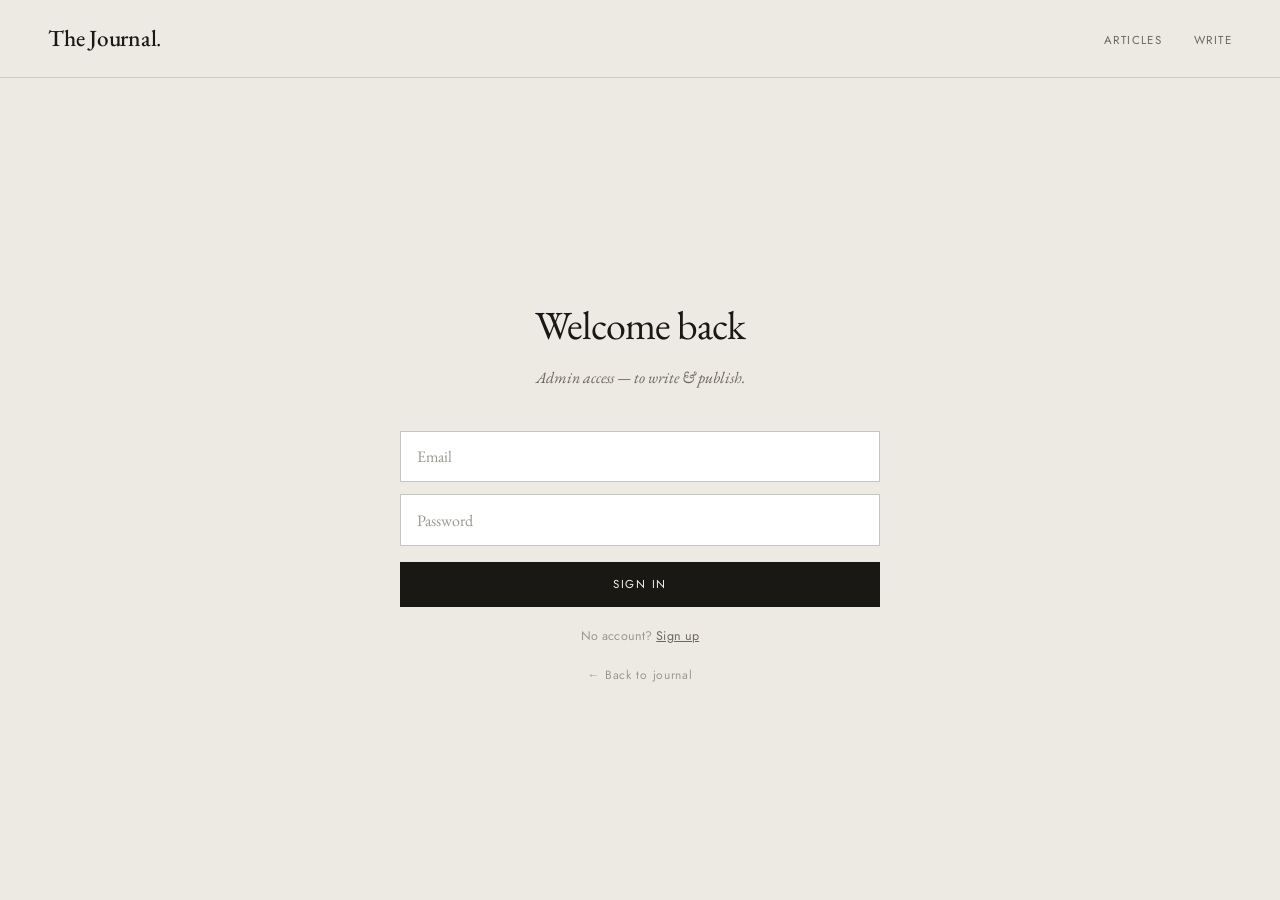
==== front-end/pages/admin-login.html @ db2913b4 "feat: criar pagina de login admin com nome correcto e link Sign up" ====
<!DOCTYPE html>
<html lang="pt">

<head>
    <meta charset="UTF-8">
    <meta name="viewport" content="width=device-width, initial-scale=1.0">
    <title>Sign In — The Journal.</title>
    <link rel="stylesheet" href="../css/styles.css">
</head>

<body>

    <div style="display: flex; flex-direction: column; min-height: 100vh;">

        <nav>
            <a class="logo" href="../index.html">The Journal<span>.</span></a>
            <ul class="nav-links">
                <li><a href="articles.html">Articles</a></li>
                <li><a href="admin-login.html">Write</a></li>
            </ul>
        </nav>

        <div class="auth-page">
            <div class="auth-box">
                <h1>Welcome back</h1>
                <p class="auth-sub">Admin access — to write &amp; publish.</p>
                <input class="auth-field" type="email" placeholder="Email" id="auth-email">
                <input class="auth-field" type="password" placeholder="Password" id="auth-pass">
                <button class="btn-auth" onclick="login()">Sign In</button>
                <p class="auth-signup">No account? <a href="#" onclick="showToast('Registo não disponível nesta versão.')">Sign up</a></p>
                <a class="back-to-journal" href="../index.html">← Back to journal</a>
            </div>
        </div>

    </div>

    <div class="toast" id="toast"></div>
    <script src="../js/app.js"></script>
    <script>
        if (isAdmin()) window.location.href = 'admin-write.html';

        function login() {
            const email = document.getElementById('auth-email').value.trim();
            const pass = document.getElementById('auth-pass').value;

            if (email === DEMO_EMAIL && pass === DEMO_PASS) {
                localStorage.setItem(AUTH_KEY, 'true');
                window.location.href = 'admin-write.html';
            } else {
                showToast('Credenciais incorretas.');
            }
        }

        document.getElementById('auth-pass').addEventListener('keydown', e => {
            if (e.key === 'Enter') login();
        });
    </script>

</body>

</html>
---- front-end/css/styles.css ----
﻿@import url('https://fonts.googleapis.com/css2?family=EB+Garamond:ital,wght@0,400;0,500;0,600;1,400;1,500;1,600&family=Jost:wght@300;400;500&display=swap');

*, *::before, *::after {
  box-sizing: border-box;
  margin: 0;
  padding: 0;
}

:root {
  --bg: #edeae3;
  --bg-card: #e8e4dc;
  --text: #1a1814;
  --text-muted: #6b6760;
  --text-hint: #9b9890;
  --border: rgba(26,24,20,0.15);
  --border-strong: rgba(26,24,20,0.25);
  --black: #1a1814;
  --serif: 'EB Garamond', Georgia, serif;
  --sans: 'Jost', sans-serif;
}

html {
  scroll-behavior: smooth;
}

body {
  background: var(--bg);
  color: var(--text);
  font-family: var(--serif);
  font-size: 17px;
  line-height: 1.6;
  min-height: 100vh;
}

/* ── Pages ── */
.page {
  display: none;
  min-height: 100vh;
  flex-direction: column;
}
.page.active {
  display: flex;
}

/* ── Nav ── */
nav {
  display: flex;
  align-items: center;
  justify-content: space-between;
  padding: 1.25rem 3rem;
  border-bottom: 0.5px solid var(--border);
}

.logo {
  font-family: var(--serif);
  font-size: 1.45rem;
  font-weight: 500;
  letter-spacing: -0.01em;
  cursor: pointer;
  color: var(--text);
  text-decoration: none;
}
.logo span {
  font-weight: 400;
}

.nav-links {
  display: flex;
  gap: 2rem;
  list-style: none;
}

.nav-links a {
  font-family: var(--sans);
  font-size: 0.72rem;
  letter-spacing: 0.12em;
  font-weight: 400;
  text-transform: uppercase;
  color: var(--text-muted);
  text-decoration: none;
  cursor: pointer;
  transition: color 0.2s;
}
.nav-links a:hover {
  color: var(--text);
}

/* ── Hero ── */
.hero {
  flex: 1;
  display: flex;
  flex-direction: column;
  align-items: center;
  justify-content: center;
  text-align: center;
  padding: 5rem 2rem 3rem;
}

.hero-kicker {
  font-family: var(--sans);
  font-size: 0.65rem;
  letter-spacing: 0.2em;
  font-weight: 400;
  color: var(--text-muted);
  text-transform: uppercase;
  margin-bottom: 1.5rem;
}

.hero-title {
  font-family: var(--serif);
  font-size: clamp(2.8rem, 6vw, 4.5rem);
  font-weight: 400;
  line-height: 1.1;
  letter-spacing: -0.02em;
  max-width: 700px;
}

.hero-title em {
  font-style: italic;
  font-weight: 400;
}

.hero-sub {
  margin-top: 1.8rem;
  font-size: 1rem;
  color: var(--text-muted);
  max-width: 420px;
  line-height: 1.7;
  font-family: var(--serif);
}

/* ── Divider ── */
.divider {
  border: none;
  border-top: 0.5px solid var(--border);
  margin: 0 3rem;
}

/* ── Essays section ── */
.essays-section {
  padding: 3rem 3rem 2rem;
}

.essays-header {
  display: flex;
  align-items: baseline;
  justify-content: space-between;
  margin-bottom: 2rem;
}

.essays-header h2 {
  font-family: var(--serif);
  font-size: 1.8rem;
  font-weight: 400;
}

.essays-count {
  font-family: var(--serif);
  font-style: italic;
  font-size: 0.95rem;
  color: var(--text-hint);
}

/* Empty state */
.empty-state {
  border: 1px dashed var(--border-strong);
  padding: 3rem 2rem;
  text-align: center;
}

.empty-state p:first-child {
  font-style: italic;
  font-size: 1.2rem;
  color: var(--text-muted);
  margin-bottom: 0.5rem;
}

.empty-state p:last-child {
  font-family: var(--sans);
  font-size: 0.8rem;
  color: var(--text-hint);
  letter-spacing: 0.02em;
}

/* Article cards */
.article-card {
  border-top: 0.5px solid var(--border);
  padding: 1.75rem 0;
  cursor: pointer;
  transition: opacity 0.2s;
}
.article-card:hover {
  opacity: 0.7;
}
.article-card:last-child {
  border-bottom: 0.5px solid var(--border);
}

.article-meta {
  display: flex;
  align-items: center;
  gap: 1rem;
  margin-bottom: 0.6rem;
}

.article-date {
  font-family: var(--sans);
  font-size: 0.7rem;
  letter-spacing: 0.1em;
  color: var(--text-hint);
  text-transform: uppercase;
}

.article-tag {
  font-family: var(--sans);
  font-size: 0.65rem;
  letter-spacing: 0.08em;
  color: var(--text-hint);
  text-transform: uppercase;
  border: 0.5px solid var(--border-strong);
  padding: 2px 8px;
}

.article-title {
  font-family: var(--serif);
  font-size: 1.5rem;
  font-weight: 400;
  letter-spacing: -0.01em;
  line-height: 1.2;
  margin-bottom: 0.5rem;
}

.article-excerpt {
  font-size: 0.95rem;
  color: var(--text-muted);
  line-height: 1.6;
  max-width: 600px;
}

/* ── Newsletter ── */
.newsletter-section {
  padding: 4rem 3rem;
  text-align: center;
  border-top: 0.5px solid var(--border);
}

.newsletter-kicker {
  font-family: var(--sans);
  font-size: 0.65rem;
  letter-spacing: 0.2em;
  font-weight: 400;
  color: var(--text-muted);
  text-transform: uppercase;
  margin-bottom: 1.2rem;
}

.newsletter-title {
  font-family: var(--serif);
  font-size: clamp(2rem, 4vw, 3rem);
  font-weight: 400;
  line-height: 1.15;
  letter-spacing: -0.02em;
  max-width: 600px;
  margin: 0 auto 1rem;
}

.newsletter-title em {
  font-style: italic;
}

.newsletter-sub {
  font-size: 0.95rem;
  color: var(--text-muted);
  margin-bottom: 2rem;
}

.newsletter-form {
  display: flex;
  gap: 0;
  max-width: 420px;
  margin: 0 auto;
}

.newsletter-form input {
  flex: 1;
  padding: 0.8rem 1rem;
  font-family: var(--serif);
  font-size: 0.95rem;
  background: #fff;
  border: 0.5px solid var(--border-strong);
  border-right: none;
  color: var(--text);
  outline: none;
}
.newsletter-form input::placeholder {
  color: var(--text-hint);
}
.newsletter-form input:focus {
  border-color: var(--text);
}

.btn-subscribe {
  padding: 0.8rem 1.5rem;
  background: var(--black);
  color: #f5f2eb;
  font-family: var(--sans);
  font-size: 0.7rem;
  letter-spacing: 0.12em;
  text-transform: uppercase;
  font-weight: 400;
  border: none;
  cursor: pointer;
  transition: opacity 0.2s;
}
.btn-subscribe:hover {
  opacity: 0.85;
}

/* ── Footer ── */
footer {
  border-top: 0.5px solid var(--border);
  padding: 1.5rem 3rem;
  display: flex;
  align-items: center;
  justify-content: space-between;
}

footer p {
  font-family: var(--serif);
  font-style: italic;
  font-size: 0.9rem;
  color: var(--text-muted);
}

footer span {
  font-family: var(--sans);
  font-size: 0.75rem;
  color: var(--text-hint);
  letter-spacing: 0.05em;
}

/* ── Page header ── */
.page-header {
  padding: 3rem 3rem 0;
}

.page-header h1 {
  font-family: var(--serif);
  font-size: 2.5rem;
  font-weight: 400;
  letter-spacing: -0.02em;
}

/* ── Article read page ── */
.article-page {
  max-width: 680px;
  margin: 0 auto;
  padding: 3rem 2rem 5rem;
  flex: 1;
}

.back-link {
  font-family: var(--sans);
  font-size: 0.75rem;
  letter-spacing: 0.08em;
  color: var(--text-muted);
  text-decoration: none;
  cursor: pointer;
  display: inline-block;
  margin-bottom: 2.5rem;
  transition: color 0.2s;
}
.back-link:hover {
  color: var(--text);
}

.article-page-kicker {
  font-family: var(--sans);
  font-size: 0.65rem;
  letter-spacing: 0.18em;
  color: var(--text-hint);
  text-transform: uppercase;
  margin-bottom: 1rem;
}

.article-page h1 {
  font-family: var(--serif);
  font-size: clamp(2rem, 4vw, 3rem);
  font-weight: 400;
  line-height: 1.1;
  letter-spacing: -0.02em;
  margin-bottom: 1.5rem;
}

.article-page-meta {
  display: flex;
  align-items: center;
  gap: 1.5rem;
  padding-bottom: 2rem;
  border-bottom: 0.5px solid var(--border);
  margin-bottom: 2.5rem;
}

.article-page-meta span {
  font-family: var(--sans);
  font-size: 0.72rem;
  letter-spacing: 0.1em;
  color: var(--text-hint);
  text-transform: uppercase;
}

.article-body p {
  margin-bottom: 1.5rem;
  font-size: 1.05rem;
  line-height: 1.75;
  color: var(--text);
}

.article-body p.lead {
  font-size: 1.2rem;
  line-height: 1.65;
}

.article-body blockquote {
  border-left: 2px solid var(--text-muted);
  margin: 2rem 0;
  padding-left: 1.5rem;
  font-style: italic;
  font-size: 1.15rem;
  color: var(--text-muted);
  line-height: 1.6;
}

/* ── Auth page ── */
.auth-page {
  flex: 1;
  display: flex;
  flex-direction: column;
  align-items: center;
  justify-content: center;
  padding: 3rem 2rem;
}

.auth-box {
  width: 100%;
  max-width: 480px;
  text-align: center;
}

.auth-box h1 {
  font-family: var(--serif);
  font-size: 2.5rem;
  font-weight: 400;
  letter-spacing: -0.02em;
  margin-bottom: 0.5rem;
}

.auth-box .auth-sub {
  font-style: italic;
  font-size: 1rem;
  color: var(--text-muted);
  margin-bottom: 2.5rem;
}

.auth-field {
  width: 100%;
  padding: 0.9rem 1rem;
  font-family: var(--serif);
  font-size: 1rem;
  background: #fff;
  border: 0.5px solid var(--border-strong);
  color: var(--text);
  outline: none;
  display: block;
  margin-bottom: 0.75rem;
  transition: border-color 0.2s;
}
.auth-field::placeholder {
  color: var(--text-hint);
}
.auth-field:focus {
  border-color: var(--text);
}

.btn-auth {
  width: 100%;
  padding: 0.9rem;
  background: var(--black);
  color: #f5f2eb;
  font-family: var(--sans);
  font-size: 0.72rem;
  letter-spacing: 0.15em;
  text-transform: uppercase;
  font-weight: 400;
  border: none;
  cursor: pointer;
  margin-top: 0.25rem;
  transition: opacity 0.2s;
}
.btn-auth:hover {
  opacity: 0.85;
}

.auth-footer {
  margin-top: 1.5rem;
  font-family: var(--sans);
  font-size: 0.78rem;
  color: var(--text-hint);
}

.auth-footer a {
  color: var(--text-muted);
  text-decoration: underline;
  cursor: pointer;
}
.auth-footer a:hover {
  color: var(--text);
}

.auth-signup {
  margin-top: 1.25rem;
  font-family: var(--sans);
  font-size: 0.78rem;
  color: var(--text-hint);
  letter-spacing: 0.01em;
}

.auth-signup a {
  color: var(--text-muted);
  text-decoration: underline;
  cursor: pointer;
}
.auth-signup a:hover {
  color: var(--text);
}

.back-to-journal {
  display: block;
  margin-top: 1.2rem;
  font-family: var(--sans);
  font-size: 0.75rem;
  letter-spacing: 0.06em;
  color: var(--text-hint);
  cursor: pointer;
  text-decoration: none;
  transition: color 0.2s;
}
.back-to-journal:hover {
  color: var(--text-muted);
}

/* ── Write page ── */
.write-page {
  flex: 1;
  display: flex;
  flex-direction: column;
  padding: 3rem;
  max-width: 760px;
  width: 100%;
  margin: 0 auto;
}

.write-toolbar {
  display: flex;
  align-items: center;
  justify-content: space-between;
  margin-bottom: 2rem;
  padding-bottom: 1.5rem;
  border-bottom: 0.5px solid var(--border);
}

.write-toolbar span {
  font-family: var(--sans);
  font-size: 0.7rem;
  letter-spacing: 0.12em;
  text-transform: uppercase;
  color: var(--text-hint);
}

.write-actions {
  display: flex;
  gap: 0.75rem;
}

.btn-outline {
  padding: 0.5rem 1.1rem;
  background: transparent;
  color: var(--text-muted);
  font-family: var(--sans);
  font-size: 0.7rem;
  letter-spacing: 0.1em;
  text-transform: uppercase;
  border: 0.5px solid var(--border-strong);
  cursor: pointer;
  transition: all 0.2s;
}
.btn-outline:hover {
  background: rgba(26,24,20,0.05);
  color: var(--text);
}

.btn-publish {
  padding: 0.5rem 1.1rem;
  background: var(--black);
  color: #f5f2eb;
  font-family: var(--sans);
  font-size: 0.7rem;
  letter-spacing: 0.1em;
  text-transform: uppercase;
  border: none;
  cursor: pointer;
  transition: opacity 0.2s;
}
.btn-publish:hover {
  opacity: 0.85;
}

.write-title-input {
  font-family: var(--serif);
  font-size: 2.8rem;
  font-weight: 400;
  letter-spacing: -0.02em;
  line-height: 1.1;
  color: var(--text);
  background: transparent;
  border: none;
  outline: none;
  width: 100%;
  margin-bottom: 1.5rem;
  resize: none;
}
.write-title-input::placeholder {
  color: var(--text-hint);
}

.write-tag-input {
  font-family: var(--sans);
  font-size: 0.7rem;
  letter-spacing: 0.12em;
  text-transform: uppercase;
  color: var(--text-muted);
  background: transparent;
  border: none;
  border-bottom: 0.5px solid var(--border);
  outline: none;
  width: 100%;
  padding: 0.4rem 0;
  margin-bottom: 2rem;
}
.write-tag-input::placeholder {
  color: var(--text-hint);
}

.write-body-input {
  font-family: var(--serif);
  font-size: 1.1rem;
  line-height: 1.8;
  color: var(--text);
  background: transparent;
  border: none;
  outline: none;
  width: 100%;
  flex: 1;
  min-height: 400px;
  resize: none;
}
.write-body-input::placeholder {
  color: var(--text-hint);
}

/* ── Toast ── */
.toast {
  position: fixed;
  bottom: 2rem;
  left: 50%;
  transform: translateX(-50%) translateY(4rem);
  background: var(--black);
  color: #f5f2eb;
  font-family: var(--sans);
  font-size: 0.75rem;
  letter-spacing: 0.08em;
  padding: 0.75rem 1.5rem;
  opacity: 0;
  transition: all 0.3s;
  pointer-events: none;
  z-index: 100;
}
.toast.show {
  opacity: 1;
  transform: translateX(-50%) translateY(0);
}

/* ── Flash messages ── */
.flash {
  padding: 0.85rem 3rem;
  font-family: var(--sans);
  font-size: 0.78rem;
  letter-spacing: 0.04em;
}
.flash-success {
  background: #edf7f0;
  color: #2d6a4f;
  border-bottom: 0.5px solid rgba(45,106,79,0.25);
}
.flash-danger {
  background: #fdf0f0;
  color: #9b1c1c;
  border-bottom: 0.5px solid rgba(155,28,28,0.25);
}
.flash-warning {
  background: #fdf8ee;
  color: #7a5c1e;
  border-bottom: 0.5px solid rgba(122,92,30,0.25);
}

/* ── Admin panel ── */
.admin-section {
  padding: 3rem;
  flex: 1;
}

.admin-toolbar {
  display: flex;
  align-items: center;
  justify-content: space-between;
  margin-bottom: 2.5rem;
  padding-bottom: 1.5rem;
  border-bottom: 0.5px solid var(--border);
}

.admin-article-row {
  display: flex;
  align-items: center;
  justify-content: space-between;
  padding: 1.25rem 0;
  border-top: 0.5px solid var(--border);
  gap: 1rem;
}
.admin-article-row:last-child {
  border-bottom: 0.5px solid var(--border);
}

.admin-article-title {
  font-family: var(--serif);
  font-size: 1.1rem;
  font-weight: 400;
  margin-bottom: 0.3rem;
}

.admin-article-meta {
  font-family: var(--sans);
  font-size: 0.68rem;
  letter-spacing: 0.08em;
  color: var(--text-hint);
  text-transform: uppercase;
  display: flex;
  align-items: center;
  gap: 0.5rem;
}

.status-badge {
  font-family: var(--sans);
  font-size: 0.6rem;
  letter-spacing: 0.1em;
  text-transform: uppercase;
  padding: 2px 7px;
  border: 0.5px solid;
  border-radius: 0;
}
.status-badge-draft {
  color: var(--text-hint);
  border-color: var(--border-strong);
}
.status-badge-published {
  color: #2d6a4f;
  border-color: rgba(45,106,79,0.4);
  background: rgba(45,106,79,0.06);
}

.admin-actions {
  display: flex;
  gap: 0.5rem;
  flex-shrink: 0;
}

.btn-sm {
  padding: 0.35rem 0.85rem;
  font-family: var(--sans);
  font-size: 0.65rem;
  letter-spacing: 0.08em;
  text-transform: uppercase;
  cursor: pointer;
  border: 0.5px solid var(--border-strong);
  background: transparent;
  color: var(--text-muted);
  transition: all 0.2s;
  text-decoration: none;
  display: inline-block;
}
.btn-sm:hover {
  background: rgba(26,24,20,0.05);
  color: var(--text);
}
.btn-sm-danger {
  border-color: rgba(155,28,28,0.3);
  color: #9b1c1c;
}
.btn-sm-danger:hover {
  background: rgba(155,28,28,0.05);
}
.btn-sm-primary {
  background: var(--black);
  color: #f5f2eb;
  border-color: var(--black);
}
.btn-sm-primary:hover {
  opacity: 0.85;
}

/* ── Write excerpt ── */
.write-excerpt-input {
  font-family: var(--serif);
  font-size: 1rem;
  line-height: 1.65;
  color: var(--text-muted);
  background: transparent;
  border: none;
  border-bottom: 0.5px solid var(--border);
  outline: none;
  width: 100%;
  padding: 0.4rem 0;
  margin-bottom: 1.75rem;
  resize: none;
  min-height: 56px;
}
.write-excerpt-input::placeholder {
  color: var(--text-hint);
}

/* ── Responsive ── */
@media (max-width: 640px) {
  nav {
    padding: 1rem 1.5rem;
  }
  .hero {
    padding: 3rem 1.5rem 2rem;
  }
  .divider,
  .essays-section,
  .newsletter-section {
    padding-left: 1.5rem;
    padding-right: 1.5rem;
  }
  .divider {
    margin: 0 1.5rem;
  }
  footer {
    padding: 1.2rem 1.5rem;
    flex-direction: column;
    gap: 0.5rem;
  }
  .newsletter-form {
    flex-direction: column;
  }
  .newsletter-form input {
    border-right: 0.5px solid var(--border-strong);
    border-bottom: none;
  }
  .write-page {
    padding: 1.5rem;
  }
  .write-title-input {
    font-size: 2rem;
  }
}
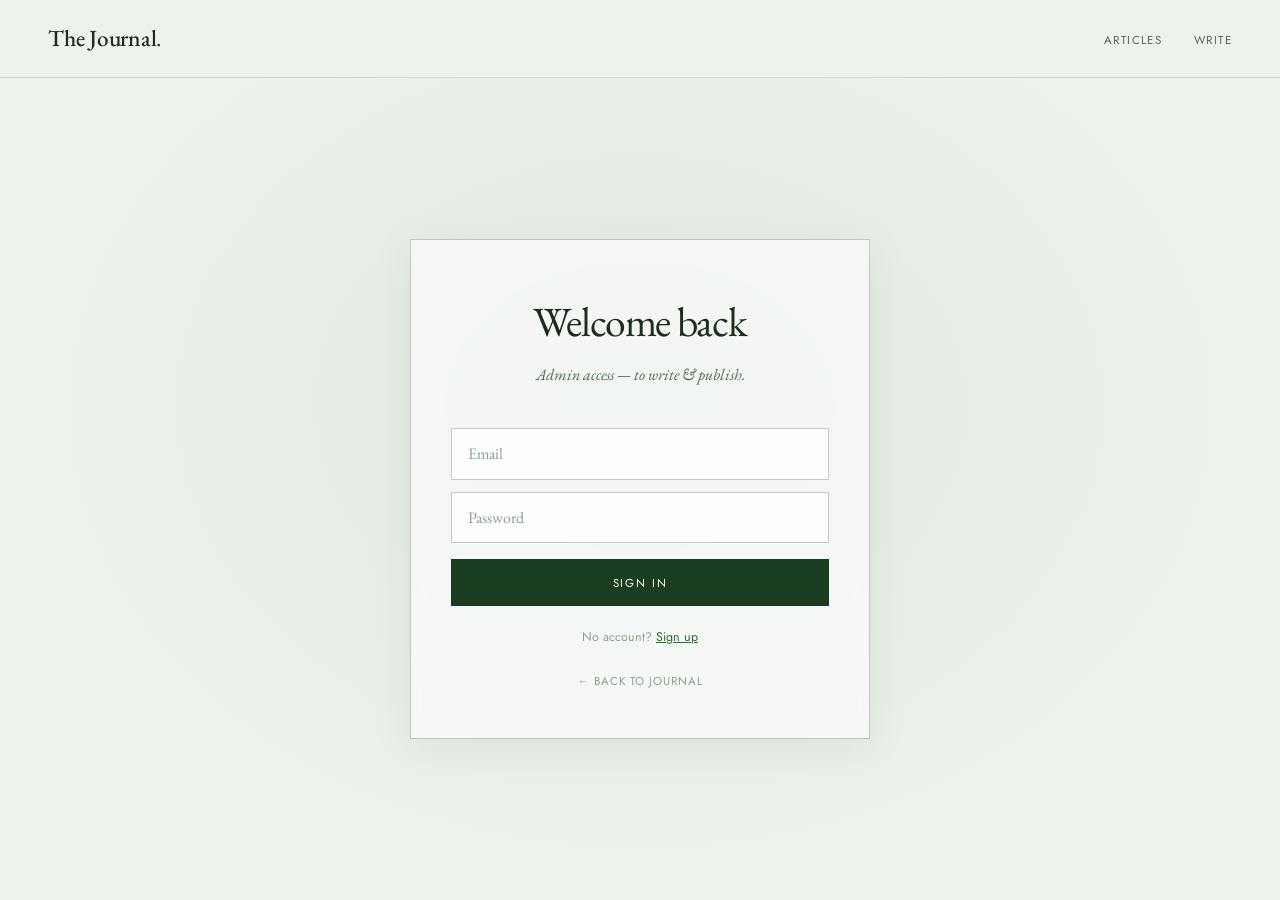
==== commit b33a0b58: "feat: redireccionar login para backend PHP quando disponivel" ====
--- a/front-end/pages/admin-login.html
+++ b/front-end/pages/admin-login.html
@@ -27,7 +27,7 @@
                 <input class="auth-field" type="email" placeholder="Email" id="auth-email">
                 <input class="auth-field" type="password" placeholder="Password" id="auth-pass">
                 <button class="btn-auth" onclick="login()">Sign In</button>
-                <p class="auth-signup">No account? <a href="#" onclick="showToast('Registo não disponível nesta versão.')">Sign up</a></p>
+                <p class="auth-signup">No account? <a href="#" onclick="showToast('Registo não disponível.')">Sign up</a></p>
                 <a class="back-to-journal" href="../index.html">← Back to journal</a>
             </div>
         </div>
@@ -37,11 +37,17 @@
     <div class="toast" id="toast"></div>
     <script src="../js/app.js"></script>
     <script>
+        // Se já está autenticado via localStorage, vai para escrita
         if (isAdmin()) window.location.href = 'admin-write.html';
+
+        // Tenta redirecionar para o backend PHP se estiver disponível
+        fetch(API_BASE + '/api/csrf')
+            .then(r => { if (r.ok) window.location.href = API_BASE + '/login'; })
+            .catch(() => { /* backend não disponível, usa localStorage */ });
 
         function login() {
             const email = document.getElementById('auth-email').value.trim();
-            const pass = document.getElementById('auth-pass').value;
+            const pass  = document.getElementById('auth-pass').value;
 
             if (email === DEMO_EMAIL && pass === DEMO_PASS) {
                 localStorage.setItem(AUTH_KEY, 'true');
--- a/front-end/css/styles.css
+++ b/front-end/css/styles.css
@@ -1,4 +1,4 @@
-﻿@import url('https://fonts.googleapis.com/css2?family=EB+Garamond:ital,wght@0,400;0,500;0,600;1,400;1,500;1,600&family=Jost:wght@300;400;500&display=swap');
+@import url('https://fonts.googleapis.com/css2?family=EB+Garamond:ital,wght@0,400;0,500;0,600;1,400;1,500;1,600&family=Jost:wght@300;400;500&display=swap');
 
 *, *::before, *::after {
   box-sizing: border-box;
@@ -7,20 +7,28 @@
 }
 
 :root {
-  --bg: #edeae3;
-  --bg-card: #e8e4dc;
-  --text: #1a1814;
-  --text-muted: #6b6760;
-  --text-hint: #9b9890;
-  --border: rgba(26,24,20,0.15);
-  --border-strong: rgba(26,24,20,0.25);
-  --black: #1a1814;
+  --bg:           #edf2ec;
+  --bg-card:      #e3ede5;
+  --bg-hover:     rgba(46,110,55,0.05);
+  --text:         #1b2d1d;
+  --text-muted:   #4e6b53;
+  --text-hint:    #88a38d;
+  --border:       rgba(27,45,29,0.13);
+  --border-strong:rgba(27,45,29,0.24);
+  --green-deep:   #1a3d21;
+  --green-mid:    #2d6a34;
+  --green-light:  #d6e9d8;
   --serif: 'EB Garamond', Georgia, serif;
-  --sans: 'Jost', sans-serif;
+  --sans:  'Jost', sans-serif;
 }
 
 html {
   scroll-behavior: smooth;
+}
+
+::selection {
+  background: var(--green-light);
+  color: var(--green-deep);
 }
 
 body {
@@ -32,22 +40,23 @@
   min-height: 100vh;
 }
 
-/* ── Pages ── */
-.page {
-  display: none;
-  min-height: 100vh;
-  flex-direction: column;
-}
-.page.active {
-  display: flex;
+:focus-visible {
+  outline: 2px solid var(--green-mid);
+  outline-offset: 3px;
 }
 
 /* ── Nav ── */
 nav {
+  position: sticky;
+  top: 0;
+  z-index: 50;
   display: flex;
   align-items: center;
   justify-content: space-between;
   padding: 1.25rem 3rem;
+  background: rgba(237, 242, 236, 0.88);
+  backdrop-filter: blur(14px);
+  -webkit-backdrop-filter: blur(14px);
   border-bottom: 0.5px solid var(--border);
 }
 
@@ -56,13 +65,13 @@
   font-size: 1.45rem;
   font-weight: 500;
   letter-spacing: -0.01em;
-  cursor: pointer;
   color: var(--text);
   text-decoration: none;
-}
-.logo span {
-  font-weight: 400;
-}
+  cursor: pointer;
+  transition: color 0.2s;
+}
+.logo:hover { color: var(--green-mid); }
+.logo span  { font-weight: 400; }
 
 .nav-links {
   display: flex;
@@ -80,10 +89,21 @@
   text-decoration: none;
   cursor: pointer;
   transition: color 0.2s;
-}
-.nav-links a:hover {
-  color: var(--text);
-}
+  position: relative;
+}
+.nav-links a::after {
+  content: '';
+  position: absolute;
+  bottom: -3px;
+  left: 0;
+  right: 0;
+  height: 1px;
+  background: var(--green-mid);
+  transform: scaleX(0);
+  transition: transform 0.25s;
+}
+.nav-links a:hover        { color: var(--text); }
+.nav-links a:hover::after { transform: scaleX(1); }
 
 /* ── Hero ── */
 .hero {
@@ -93,39 +113,40 @@
   align-items: center;
   justify-content: center;
   text-align: center;
-  padding: 5rem 2rem 3rem;
+  padding: 6rem 2rem 4rem;
+  background: radial-gradient(ellipse at 50% 60%, rgba(46,106,52,0.07) 0%, transparent 70%);
 }
 
 .hero-kicker {
   font-family: var(--sans);
   font-size: 0.65rem;
-  letter-spacing: 0.2em;
-  font-weight: 400;
-  color: var(--text-muted);
-  text-transform: uppercase;
-  margin-bottom: 1.5rem;
+  letter-spacing: 0.22em;
+  font-weight: 400;
+  color: var(--green-mid);
+  text-transform: uppercase;
+  margin-bottom: 1.6rem;
 }
 
 .hero-title {
   font-family: var(--serif);
-  font-size: clamp(2.8rem, 6vw, 4.5rem);
-  font-weight: 400;
-  line-height: 1.1;
-  letter-spacing: -0.02em;
-  max-width: 700px;
-}
-
+  font-size: clamp(2.8rem, 6vw, 4.8rem);
+  font-weight: 400;
+  line-height: 1.08;
+  letter-spacing: -0.025em;
+  max-width: 720px;
+  color: var(--text);
+}
 .hero-title em {
   font-style: italic;
-  font-weight: 400;
+  color: var(--green-mid);
 }
 
 .hero-sub {
-  margin-top: 1.8rem;
-  font-size: 1rem;
-  color: var(--text-muted);
-  max-width: 420px;
-  line-height: 1.7;
+  margin-top: 2rem;
+  font-size: 1.05rem;
+  color: var(--text-muted);
+  max-width: 440px;
+  line-height: 1.75;
   font-family: var(--serif);
 }
 
@@ -161,36 +182,48 @@
   color: var(--text-hint);
 }
 
+/* Loading state */
+.loading-state {
+  padding: 3rem 2rem;
+  text-align: center;
+  font-family: var(--sans);
+  font-size: 0.75rem;
+  letter-spacing: 0.12em;
+  text-transform: uppercase;
+  color: var(--text-hint);
+}
+
 /* Empty state */
 .empty-state {
   border: 1px dashed var(--border-strong);
-  padding: 3rem 2rem;
+  padding: 3.5rem 2rem;
   text-align: center;
-}
-
+  background: rgba(46,106,52,0.02);
+}
 .empty-state p:first-child {
   font-style: italic;
   font-size: 1.2rem;
   color: var(--text-muted);
   margin-bottom: 0.5rem;
 }
-
 .empty-state p:last-child {
   font-family: var(--sans);
-  font-size: 0.8rem;
-  color: var(--text-hint);
-  letter-spacing: 0.02em;
+  font-size: 0.78rem;
+  color: var(--text-hint);
+  letter-spacing: 0.04em;
 }
 
 /* Article cards */
 .article-card {
   border-top: 0.5px solid var(--border);
-  padding: 1.75rem 0;
-  cursor: pointer;
-  transition: opacity 0.2s;
+  padding: 1.85rem 1rem;
+  margin: 0 -1rem;
+  cursor: pointer;
+  border-radius: 2px;
+  transition: background 0.22s;
 }
 .article-card:hover {
-  opacity: 0.7;
+  background: var(--bg-hover);
 }
 .article-card:last-child {
   border-bottom: 0.5px solid var(--border);
@@ -200,7 +233,7 @@
   display: flex;
   align-items: center;
   gap: 1rem;
-  margin-bottom: 0.6rem;
+  margin-bottom: 0.65rem;
 }
 
 .article-date {
@@ -213,43 +246,49 @@
 
 .article-tag {
   font-family: var(--sans);
-  font-size: 0.65rem;
+  font-size: 0.62rem;
   letter-spacing: 0.08em;
-  color: var(--text-hint);
-  text-transform: uppercase;
-  border: 0.5px solid var(--border-strong);
+  color: var(--green-mid);
+  text-transform: uppercase;
+  border: 0.5px solid rgba(45,106,52,0.35);
   padding: 2px 8px;
+  background: rgba(45,106,52,0.06);
 }
 
 .article-title {
   font-family: var(--serif);
-  font-size: 1.5rem;
-  font-weight: 400;
-  letter-spacing: -0.01em;
+  font-size: 1.55rem;
+  font-weight: 400;
+  letter-spacing: -0.015em;
   line-height: 1.2;
   margin-bottom: 0.5rem;
+  transition: color 0.2s;
+}
+.article-card:hover .article-title {
+  color: var(--green-mid);
 }
 
 .article-excerpt {
   font-size: 0.95rem;
   color: var(--text-muted);
-  line-height: 1.6;
+  line-height: 1.65;
   max-width: 600px;
 }
 
 /* ── Newsletter ── */
 .newsletter-section {
-  padding: 4rem 3rem;
+  padding: 5rem 3rem;
   text-align: center;
+  background: linear-gradient(to bottom, var(--bg), var(--bg-card));
   border-top: 0.5px solid var(--border);
 }
 
 .newsletter-kicker {
   font-family: var(--sans);
   font-size: 0.65rem;
-  letter-spacing: 0.2em;
-  font-weight: 400;
-  color: var(--text-muted);
+  letter-spacing: 0.22em;
+  font-weight: 400;
+  color: var(--green-mid);
   text-transform: uppercase;
   margin-bottom: 1.2rem;
 }
@@ -259,31 +298,32 @@
   font-size: clamp(2rem, 4vw, 3rem);
   font-weight: 400;
   line-height: 1.15;
-  letter-spacing: -0.02em;
+  letter-spacing: -0.025em;
   max-width: 600px;
   margin: 0 auto 1rem;
 }
-
 .newsletter-title em {
   font-style: italic;
+  color: var(--green-mid);
 }
 
 .newsletter-sub {
   font-size: 0.95rem;
   color: var(--text-muted);
-  margin-bottom: 2rem;
+  margin-bottom: 2.5rem;
+  line-height: 1.7;
 }
 
 .newsletter-form {
   display: flex;
-  gap: 0;
   max-width: 420px;
   margin: 0 auto;
+  box-shadow: 0 4px 24px rgba(27,45,29,0.08);
 }
 
 .newsletter-form input {
   flex: 1;
-  padding: 0.8rem 1rem;
+  padding: 0.85rem 1.1rem;
   font-family: var(--serif);
   font-size: 0.95rem;
   background: #fff;
@@ -291,38 +331,34 @@
   border-right: none;
   color: var(--text);
   outline: none;
-}
-.newsletter-form input::placeholder {
-  color: var(--text-hint);
-}
-.newsletter-form input:focus {
-  border-color: var(--text);
-}
+  transition: border-color 0.2s;
+}
+.newsletter-form input::placeholder { color: var(--text-hint); }
+.newsletter-form input:focus        { border-color: var(--green-mid); }
 
 .btn-subscribe {
-  padding: 0.8rem 1.5rem;
-  background: var(--black);
-  color: #f5f2eb;
+  padding: 0.85rem 1.6rem;
+  background: var(--green-deep);
+  color: #f4f8f4;
   font-family: var(--sans);
   font-size: 0.7rem;
-  letter-spacing: 0.12em;
+  letter-spacing: 0.14em;
   text-transform: uppercase;
   font-weight: 400;
   border: none;
   cursor: pointer;
-  transition: opacity 0.2s;
-}
-.btn-subscribe:hover {
-  opacity: 0.85;
-}
+  transition: background 0.2s;
+}
+.btn-subscribe:hover { background: var(--green-mid); }
 
 /* ── Footer ── */
 footer {
   border-top: 0.5px solid var(--border);
-  padding: 1.5rem 3rem;
+  padding: 1.75rem 3rem;
   display: flex;
   align-items: center;
   justify-content: space-between;
+  background: rgba(27,45,29,0.03);
 }
 
 footer p {
@@ -334,101 +370,99 @@
 
 footer span {
   font-family: var(--sans);
-  font-size: 0.75rem;
-  color: var(--text-hint);
-  letter-spacing: 0.05em;
+  font-size: 0.72rem;
+  color: var(--text-hint);
+  letter-spacing: 0.06em;
 }
 
 /* ── Page header ── */
 .page-header {
   padding: 3rem 3rem 0;
 }
-
 .page-header h1 {
   font-family: var(--serif);
-  font-size: 2.5rem;
-  font-weight: 400;
-  letter-spacing: -0.02em;
+  font-size: 2.6rem;
+  font-weight: 400;
+  letter-spacing: -0.025em;
 }
 
 /* ── Article read page ── */
 .article-page {
-  max-width: 680px;
+  max-width: 700px;
   margin: 0 auto;
-  padding: 3rem 2rem 5rem;
+  padding: 3.5rem 2rem 6rem;
   flex: 1;
 }
 
 .back-link {
-  font-family: var(--sans);
-  font-size: 0.75rem;
-  letter-spacing: 0.08em;
-  color: var(--text-muted);
-  text-decoration: none;
-  cursor: pointer;
-  display: inline-block;
-  margin-bottom: 2.5rem;
-  transition: color 0.2s;
-}
-.back-link:hover {
-  color: var(--text);
-}
-
-.article-page-kicker {
-  font-family: var(--sans);
-  font-size: 0.65rem;
-  letter-spacing: 0.18em;
-  color: var(--text-hint);
-  text-transform: uppercase;
-  margin-bottom: 1rem;
-}
-
-.article-page h1 {
-  font-family: var(--serif);
-  font-size: clamp(2rem, 4vw, 3rem);
-  font-weight: 400;
-  line-height: 1.1;
-  letter-spacing: -0.02em;
-  margin-bottom: 1.5rem;
-}
-
-.article-page-meta {
-  display: flex;
-  align-items: center;
-  gap: 1.5rem;
-  padding-bottom: 2rem;
-  border-bottom: 0.5px solid var(--border);
-  margin-bottom: 2.5rem;
-}
-
-.article-page-meta span {
   font-family: var(--sans);
   font-size: 0.72rem;
   letter-spacing: 0.1em;
+  color: var(--text-muted);
+  text-decoration: none;
+  cursor: pointer;
+  display: inline-flex;
+  align-items: center;
+  gap: 0.3rem;
+  margin-bottom: 3rem;
+  transition: color 0.2s;
+  text-transform: uppercase;
+}
+.back-link:hover { color: var(--green-mid); }
+
+.article-page-kicker {
+  font-family: var(--sans);
+  font-size: 0.63rem;
+  letter-spacing: 0.2em;
+  color: var(--green-mid);
+  text-transform: uppercase;
+  margin-bottom: 1rem;
+}
+
+.article-page h1 {
+  font-family: var(--serif);
+  font-size: clamp(2.2rem, 4.5vw, 3.2rem);
+  font-weight: 400;
+  line-height: 1.08;
+  letter-spacing: -0.025em;
+  margin-bottom: 1.6rem;
+  color: var(--text);
+}
+
+.article-page-meta {
+  display: flex;
+  align-items: center;
+  gap: 1.5rem;
+  padding-bottom: 2.5rem;
+  border-bottom: 0.5px solid var(--border);
+  margin-bottom: 3rem;
+}
+.article-page-meta span {
+  font-family: var(--sans);
+  font-size: 0.7rem;
+  letter-spacing: 0.1em;
   color: var(--text-hint);
   text-transform: uppercase;
 }
 
 .article-body p {
-  margin-bottom: 1.5rem;
-  font-size: 1.05rem;
-  line-height: 1.75;
-  color: var(--text);
-}
-
+  margin-bottom: 1.6rem;
+  font-size: 1.08rem;
+  line-height: 1.82;
+  color: var(--text);
+}
 .article-body p.lead {
-  font-size: 1.2rem;
+  font-size: 1.22rem;
+  line-height: 1.7;
+}
+.article-body blockquote {
+  border-left: 2px solid var(--green-mid);
+  margin: 2.5rem 0;
+  padding-left: 1.75rem;
+  font-style: italic;
+  font-size: 1.18rem;
+  color: var(--text-muted);
   line-height: 1.65;
-}
-
-.article-body blockquote {
-  border-left: 2px solid var(--text-muted);
-  margin: 2rem 0;
-  padding-left: 1.5rem;
-  font-style: italic;
-  font-size: 1.15rem;
-  color: var(--text-muted);
-  line-height: 1.6;
 }
 
 /* ── Auth page ── */
@@ -438,21 +472,29 @@
   flex-direction: column;
   align-items: center;
   justify-content: center;
-  padding: 3rem 2rem;
+  padding: 4rem 2rem;
+  background: radial-gradient(ellipse at 50% 40%, rgba(46,106,52,0.06) 0%, transparent 65%);
 }
 
 .auth-box {
   width: 100%;
-  max-width: 480px;
+  max-width: 460px;
   text-align: center;
+  background: rgba(255,255,255,0.55);
+  border: 0.5px solid var(--border-strong);
+  padding: 3rem 2.5rem;
+  backdrop-filter: blur(8px);
+  -webkit-backdrop-filter: blur(8px);
+  box-shadow: 0 8px 40px rgba(27,45,29,0.08);
 }
 
 .auth-box h1 {
   font-family: var(--serif);
-  font-size: 2.5rem;
-  font-weight: 400;
-  letter-spacing: -0.02em;
+  font-size: 2.6rem;
+  font-weight: 400;
+  letter-spacing: -0.025em;
   margin-bottom: 0.5rem;
+  color: var(--text);
 }
 
 .auth-box .auth-sub {
@@ -460,6 +502,7 @@
   font-size: 1rem;
   color: var(--text-muted);
   margin-bottom: 2.5rem;
+  line-height: 1.6;
 }
 
 .auth-field {
@@ -467,39 +510,50 @@
   padding: 0.9rem 1rem;
   font-family: var(--serif);
   font-size: 1rem;
-  background: #fff;
+  background: rgba(255,255,255,0.8);
   border: 0.5px solid var(--border-strong);
   color: var(--text);
   outline: none;
   display: block;
   margin-bottom: 0.75rem;
-  transition: border-color 0.2s;
-}
-.auth-field::placeholder {
-  color: var(--text-hint);
-}
+  transition: border-color 0.2s, box-shadow 0.2s;
+  border-radius: 1px;
+}
+.auth-field::placeholder { color: var(--text-hint); }
 .auth-field:focus {
-  border-color: var(--text);
+  border-color: var(--green-mid);
+  box-shadow: 0 0 0 3px rgba(45,106,52,0.1);
 }
 
 .btn-auth {
   width: 100%;
-  padding: 0.9rem;
-  background: var(--black);
-  color: #f5f2eb;
+  padding: 0.95rem;
+  background: var(--green-deep);
+  color: #f4f8f4;
   font-family: var(--sans);
   font-size: 0.72rem;
-  letter-spacing: 0.15em;
+  letter-spacing: 0.16em;
   text-transform: uppercase;
   font-weight: 400;
   border: none;
   cursor: pointer;
   margin-top: 0.25rem;
-  transition: opacity 0.2s;
-}
-.btn-auth:hover {
-  opacity: 0.85;
-}
+  transition: background 0.2s;
+}
+.btn-auth:hover { background: var(--green-mid); }
+
+.auth-signup {
+  margin-top: 1.4rem;
+  font-family: var(--sans);
+  font-size: 0.78rem;
+  color: var(--text-hint);
+}
+.auth-signup a {
+  color: var(--green-mid);
+  text-decoration: underline;
+  cursor: pointer;
+}
+.auth-signup a:hover { color: var(--text); }
 
 .auth-footer {
   margin-top: 1.5rem;
@@ -507,47 +561,26 @@
   font-size: 0.78rem;
   color: var(--text-hint);
 }
-
 .auth-footer a {
   color: var(--text-muted);
   text-decoration: underline;
   cursor: pointer;
 }
-.auth-footer a:hover {
-  color: var(--text);
-}
-
-.auth-signup {
-  margin-top: 1.25rem;
-  font-family: var(--sans);
-  font-size: 0.78rem;
-  color: var(--text-hint);
-  letter-spacing: 0.01em;
-}
-
-.auth-signup a {
-  color: var(--text-muted);
-  text-decoration: underline;
-  cursor: pointer;
-}
-.auth-signup a:hover {
-  color: var(--text);
-}
+.auth-footer a:hover { color: var(--text); }
 
 .back-to-journal {
   display: block;
-  margin-top: 1.2rem;
-  font-family: var(--sans);
-  font-size: 0.75rem;
-  letter-spacing: 0.06em;
+  margin-top: 1.5rem;
+  font-family: var(--sans);
+  font-size: 0.72rem;
+  letter-spacing: 0.08em;
   color: var(--text-hint);
   cursor: pointer;
   text-decoration: none;
   transition: color 0.2s;
-}
-.back-to-journal:hover {
-  color: var(--text-muted);
-}
+  text-transform: uppercase;
+}
+.back-to-journal:hover { color: var(--green-mid); }
 
 /* ── Write page ── */
 .write-page {
@@ -555,7 +588,7 @@
   display: flex;
   flex-direction: column;
   padding: 3rem;
-  max-width: 760px;
+  max-width: 780px;
   width: 100%;
   margin: 0 auto;
 }
@@ -564,7 +597,7 @@
   display: flex;
   align-items: center;
   justify-content: space-between;
-  margin-bottom: 2rem;
+  margin-bottom: 2.5rem;
   padding-bottom: 1.5rem;
   border-bottom: 0.5px solid var(--border);
 }
@@ -572,18 +605,15 @@
 .write-toolbar span {
   font-family: var(--sans);
   font-size: 0.7rem;
-  letter-spacing: 0.12em;
-  text-transform: uppercase;
-  color: var(--text-hint);
-}
-
-.write-actions {
-  display: flex;
-  gap: 0.75rem;
-}
+  letter-spacing: 0.14em;
+  text-transform: uppercase;
+  color: var(--text-hint);
+}
+
+.write-actions { display: flex; gap: 0.75rem; }
 
 .btn-outline {
-  padding: 0.5rem 1.1rem;
+  padding: 0.52rem 1.1rem;
   background: transparent;
   color: var(--text-muted);
   font-family: var(--sans);
@@ -593,33 +623,34 @@
   border: 0.5px solid var(--border-strong);
   cursor: pointer;
   transition: all 0.2s;
+  text-decoration: none;
+  display: inline-block;
 }
 .btn-outline:hover {
-  background: rgba(26,24,20,0.05);
-  color: var(--text);
+  background: var(--bg-hover);
+  color: var(--text);
+  border-color: var(--green-mid);
 }
 
 .btn-publish {
-  padding: 0.5rem 1.1rem;
-  background: var(--black);
-  color: #f5f2eb;
+  padding: 0.52rem 1.25rem;
+  background: var(--green-deep);
+  color: #f4f8f4;
   font-family: var(--sans);
   font-size: 0.7rem;
   letter-spacing: 0.1em;
   text-transform: uppercase;
   border: none;
   cursor: pointer;
-  transition: opacity 0.2s;
-}
-.btn-publish:hover {
-  opacity: 0.85;
-}
+  transition: background 0.2s;
+}
+.btn-publish:hover { background: var(--green-mid); }
 
 .write-title-input {
   font-family: var(--serif);
   font-size: 2.8rem;
   font-weight: 400;
-  letter-spacing: -0.02em;
+  letter-spacing: -0.025em;
   line-height: 1.1;
   color: var(--text);
   background: transparent;
@@ -629,14 +660,12 @@
   margin-bottom: 1.5rem;
   resize: none;
 }
-.write-title-input::placeholder {
-  color: var(--text-hint);
-}
+.write-title-input::placeholder { color: var(--text-hint); }
 
 .write-tag-input {
   font-family: var(--sans);
   font-size: 0.7rem;
-  letter-spacing: 0.12em;
+  letter-spacing: 0.14em;
   text-transform: uppercase;
   color: var(--text-muted);
   background: transparent;
@@ -646,178 +675,11 @@
   width: 100%;
   padding: 0.4rem 0;
   margin-bottom: 2rem;
-}
-.write-tag-input::placeholder {
-  color: var(--text-hint);
-}
-
-.write-body-input {
-  font-family: var(--serif);
-  font-size: 1.1rem;
-  line-height: 1.8;
-  color: var(--text);
-  background: transparent;
-  border: none;
-  outline: none;
-  width: 100%;
-  flex: 1;
-  min-height: 400px;
-  resize: none;
-}
-.write-body-input::placeholder {
-  color: var(--text-hint);
-}
-
-/* ── Toast ── */
-.toast {
-  position: fixed;
-  bottom: 2rem;
-  left: 50%;
-  transform: translateX(-50%) translateY(4rem);
-  background: var(--black);
-  color: #f5f2eb;
-  font-family: var(--sans);
-  font-size: 0.75rem;
-  letter-spacing: 0.08em;
-  padding: 0.75rem 1.5rem;
-  opacity: 0;
-  transition: all 0.3s;
-  pointer-events: none;
-  z-index: 100;
-}
-.toast.show {
-  opacity: 1;
-  transform: translateX(-50%) translateY(0);
-}
-
-/* ── Flash messages ── */
-.flash {
-  padding: 0.85rem 3rem;
-  font-family: var(--sans);
-  font-size: 0.78rem;
-  letter-spacing: 0.04em;
-}
-.flash-success {
-  background: #edf7f0;
-  color: #2d6a4f;
-  border-bottom: 0.5px solid rgba(45,106,79,0.25);
-}
-.flash-danger {
-  background: #fdf0f0;
-  color: #9b1c1c;
-  border-bottom: 0.5px solid rgba(155,28,28,0.25);
-}
-.flash-warning {
-  background: #fdf8ee;
-  color: #7a5c1e;
-  border-bottom: 0.5px solid rgba(122,92,30,0.25);
-}
-
-/* ── Admin panel ── */
-.admin-section {
-  padding: 3rem;
-  flex: 1;
-}
-
-.admin-toolbar {
-  display: flex;
-  align-items: center;
-  justify-content: space-between;
-  margin-bottom: 2.5rem;
-  padding-bottom: 1.5rem;
-  border-bottom: 0.5px solid var(--border);
-}
-
-.admin-article-row {
-  display: flex;
-  align-items: center;
-  justify-content: space-between;
-  padding: 1.25rem 0;
-  border-top: 0.5px solid var(--border);
-  gap: 1rem;
-}
-.admin-article-row:last-child {
-  border-bottom: 0.5px solid var(--border);
-}
-
-.admin-article-title {
-  font-family: var(--serif);
-  font-size: 1.1rem;
-  font-weight: 400;
-  margin-bottom: 0.3rem;
-}
-
-.admin-article-meta {
-  font-family: var(--sans);
-  font-size: 0.68rem;
-  letter-spacing: 0.08em;
-  color: var(--text-hint);
-  text-transform: uppercase;
-  display: flex;
-  align-items: center;
-  gap: 0.5rem;
-}
-
-.status-badge {
-  font-family: var(--sans);
-  font-size: 0.6rem;
-  letter-spacing: 0.1em;
-  text-transform: uppercase;
-  padding: 2px 7px;
-  border: 0.5px solid;
-  border-radius: 0;
-}
-.status-badge-draft {
-  color: var(--text-hint);
-  border-color: var(--border-strong);
-}
-.status-badge-published {
-  color: #2d6a4f;
-  border-color: rgba(45,106,79,0.4);
-  background: rgba(45,106,79,0.06);
-}
-
-.admin-actions {
-  display: flex;
-  gap: 0.5rem;
-  flex-shrink: 0;
-}
-
-.btn-sm {
-  padding: 0.35rem 0.85rem;
-  font-family: var(--sans);
-  font-size: 0.65rem;
-  letter-spacing: 0.08em;
-  text-transform: uppercase;
-  cursor: pointer;
-  border: 0.5px solid var(--border-strong);
-  background: transparent;
-  color: var(--text-muted);
-  transition: all 0.2s;
-  text-decoration: none;
-  display: inline-block;
-}
-.btn-sm:hover {
-  background: rgba(26,24,20,0.05);
-  color: var(--text);
-}
-.btn-sm-danger {
-  border-color: rgba(155,28,28,0.3);
-  color: #9b1c1c;
-}
-.btn-sm-danger:hover {
-  background: rgba(155,28,28,0.05);
-}
-.btn-sm-primary {
-  background: var(--black);
-  color: #f5f2eb;
-  border-color: var(--black);
-}
-.btn-sm-primary:hover {
-  opacity: 0.85;
-}
-
-/* ── Write excerpt ── */
+  transition: border-color 0.2s;
+}
+.write-tag-input::placeholder { color: var(--text-hint); }
+.write-tag-input:focus       { border-color: var(--green-mid); }
+
 .write-excerpt-input {
   font-family: var(--serif);
   font-size: 1rem;
@@ -832,9 +694,181 @@
   margin-bottom: 1.75rem;
   resize: none;
   min-height: 56px;
-}
-.write-excerpt-input::placeholder {
-  color: var(--text-hint);
+  transition: border-color 0.2s;
+}
+.write-excerpt-input::placeholder { color: var(--text-hint); }
+.write-excerpt-input:focus        { border-color: var(--green-mid); }
+
+.write-body-input {
+  font-family: var(--serif);
+  font-size: 1.12rem;
+  line-height: 1.85;
+  color: var(--text);
+  background: transparent;
+  border: none;
+  outline: none;
+  width: 100%;
+  flex: 1;
+  min-height: 420px;
+  resize: none;
+}
+.write-body-input::placeholder { color: var(--text-hint); }
+
+/* ── Flash messages ── */
+.flash {
+  padding: 0.9rem 3rem;
+  font-family: var(--sans);
+  font-size: 0.78rem;
+  letter-spacing: 0.04em;
+}
+.flash-success {
+  background: rgba(45,106,52,0.1);
+  color: #1a4d22;
+  border-bottom: 0.5px solid rgba(45,106,52,0.25);
+}
+.flash-danger {
+  background: rgba(155,28,28,0.08);
+  color: #7a1515;
+  border-bottom: 0.5px solid rgba(155,28,28,0.2);
+}
+.flash-warning {
+  background: rgba(130,100,20,0.08);
+  color: #6b5210;
+  border-bottom: 0.5px solid rgba(130,100,20,0.2);
+}
+
+/* ── Admin panel ── */
+.admin-section {
+  padding: 3rem;
+  flex: 1;
+}
+
+.admin-toolbar {
+  display: flex;
+  align-items: center;
+  justify-content: space-between;
+  margin-bottom: 2.5rem;
+  padding-bottom: 1.5rem;
+  border-bottom: 0.5px solid var(--border);
+}
+
+.admin-article-row {
+  display: flex;
+  align-items: center;
+  justify-content: space-between;
+  padding: 1.3rem 1rem;
+  margin: 0 -1rem;
+  border-top: 0.5px solid var(--border);
+  gap: 1rem;
+  transition: background 0.2s;
+  border-radius: 2px;
+}
+.admin-article-row:hover        { background: var(--bg-hover); }
+.admin-article-row:last-child   { border-bottom: 0.5px solid var(--border); }
+
+.admin-article-title {
+  font-family: var(--serif);
+  font-size: 1.1rem;
+  font-weight: 400;
+  margin-bottom: 0.3rem;
+  transition: color 0.2s;
+}
+.admin-article-row:hover .admin-article-title { color: var(--green-mid); }
+
+.admin-article-meta {
+  font-family: var(--sans);
+  font-size: 0.67rem;
+  letter-spacing: 0.08em;
+  color: var(--text-hint);
+  text-transform: uppercase;
+  display: flex;
+  align-items: center;
+  gap: 0.5rem;
+}
+
+.status-badge {
+  font-family: var(--sans);
+  font-size: 0.58rem;
+  letter-spacing: 0.1em;
+  text-transform: uppercase;
+  padding: 2px 7px;
+  border: 0.5px solid;
+}
+.status-badge-draft {
+  color: var(--text-hint);
+  border-color: var(--border-strong);
+}
+.status-badge-published {
+  color: var(--green-mid);
+  border-color: rgba(45,106,52,0.4);
+  background: rgba(45,106,52,0.07);
+}
+
+.admin-actions {
+  display: flex;
+  gap: 0.5rem;
+  flex-shrink: 0;
+}
+
+.btn-sm {
+  padding: 0.35rem 0.85rem;
+  font-family: var(--sans);
+  font-size: 0.64rem;
+  letter-spacing: 0.08em;
+  text-transform: uppercase;
+  cursor: pointer;
+  border: 0.5px solid var(--border-strong);
+  background: transparent;
+  color: var(--text-muted);
+  transition: all 0.2s;
+  text-decoration: none;
+  display: inline-block;
+}
+.btn-sm:hover {
+  background: var(--bg-hover);
+  color: var(--text);
+  border-color: var(--green-mid);
+}
+.btn-sm-danger {
+  border-color: rgba(155,28,28,0.28);
+  color: #882020;
+}
+.btn-sm-danger:hover {
+  background: rgba(155,28,28,0.06);
+  border-color: rgba(155,28,28,0.4);
+}
+.btn-sm-primary {
+  background: var(--green-deep);
+  color: #f4f8f4;
+  border-color: var(--green-deep);
+}
+.btn-sm-primary:hover {
+  background: var(--green-mid);
+  border-color: var(--green-mid);
+  color: #f4f8f4;
+}
+
+/* ── Toast ── */
+.toast {
+  position: fixed;
+  bottom: 2rem;
+  left: 50%;
+  transform: translateX(-50%) translateY(4rem);
+  background: var(--green-deep);
+  color: #f4f8f4;
+  font-family: var(--sans);
+  font-size: 0.75rem;
+  letter-spacing: 0.08em;
+  padding: 0.8rem 1.75rem;
+  opacity: 0;
+  transition: all 0.3s cubic-bezier(0.34,1.56,0.64,1);
+  pointer-events: none;
+  z-index: 100;
+  box-shadow: 0 4px 20px rgba(27,45,29,0.2);
+}
+.toast.show {
+  opacity: 1;
+  transform: translateX(-50%) translateY(0);
 }
 
 /* ── Responsive ── */
@@ -843,24 +877,26 @@
     padding: 1rem 1.5rem;
   }
   .hero {
-    padding: 3rem 1.5rem 2rem;
-  }
-  .divider,
+    padding: 3.5rem 1.5rem 2.5rem;
+  }
+  .divider {
+    margin: 0 1.5rem;
+  }
   .essays-section,
-  .newsletter-section {
+  .newsletter-section,
+  .admin-section {
     padding-left: 1.5rem;
     padding-right: 1.5rem;
   }
-  .divider {
-    margin: 0 1.5rem;
-  }
   footer {
-    padding: 1.2rem 1.5rem;
+    padding: 1.25rem 1.5rem;
     flex-direction: column;
     gap: 0.5rem;
+    text-align: center;
   }
   .newsletter-form {
     flex-direction: column;
+    box-shadow: none;
   }
   .newsletter-form input {
     border-right: 0.5px solid var(--border-strong);
@@ -872,4 +908,15 @@
   .write-title-input {
     font-size: 2rem;
   }
-}+  .auth-box {
+    padding: 2rem 1.5rem;
+  }
+  .flash {
+    padding: 0.8rem 1.5rem;
+  }
+  .admin-toolbar {
+    flex-direction: column;
+    align-items: flex-start;
+    gap: 1rem;
+  }
+}
